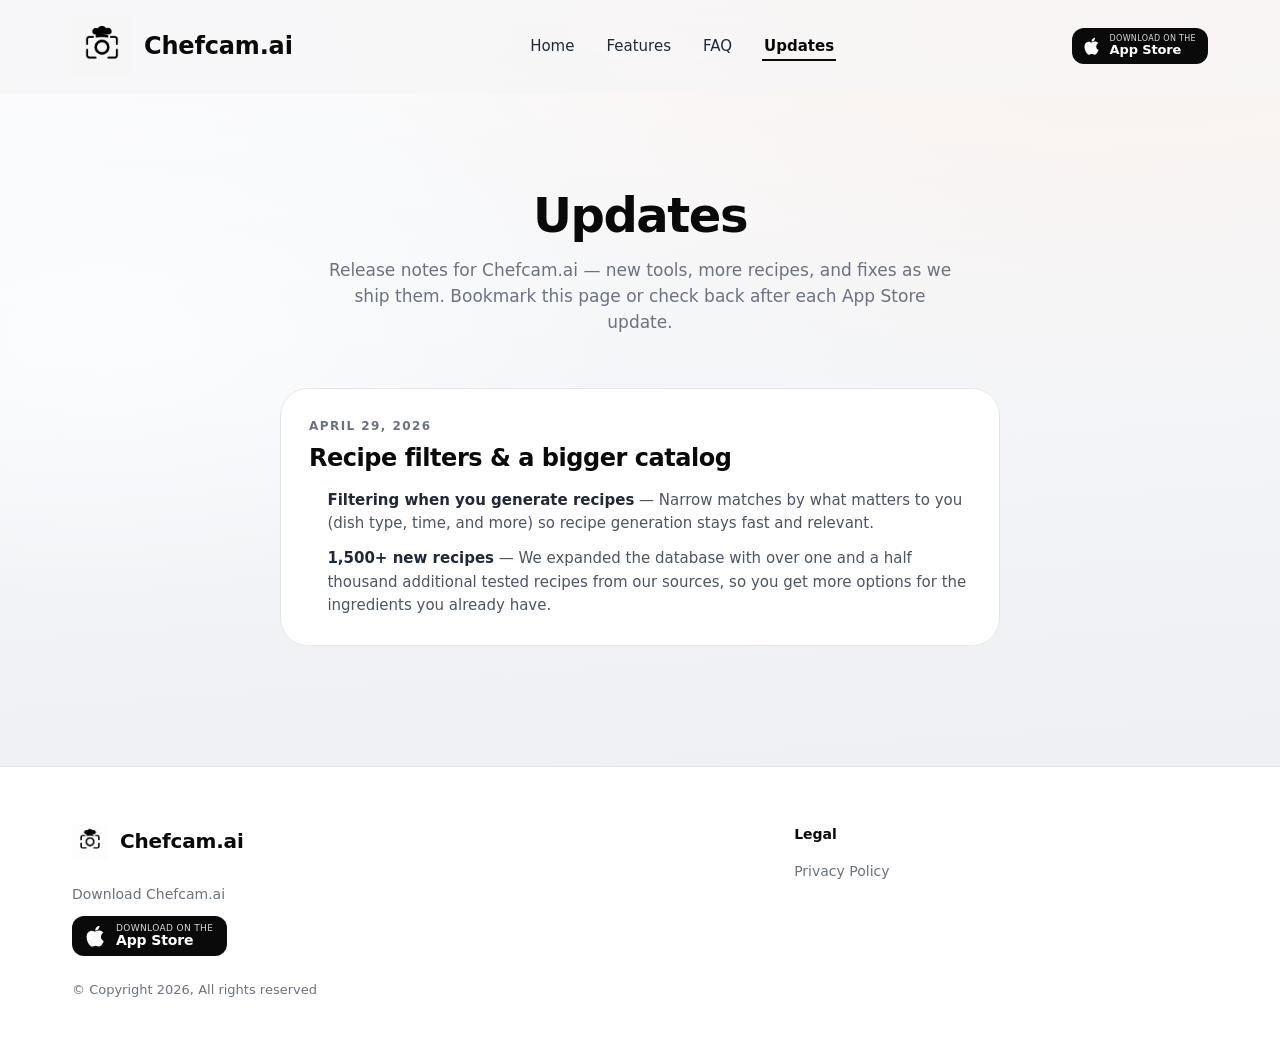
==== updates.html @ d0bb35b9 "Initial commit: Chefcam.ai marketing site Made-with: Cursor" ====
<!doctype html>
<html lang="en">
<head>
  <meta charset="utf-8" />
  <meta name="viewport" content="width=device-width, initial-scale=1" />
  <title>Updates — Chefcam.ai</title>
  <meta name="description" content="Latest Chefcam.ai releases: new features, recipe catalog updates, and improvements as we ship them." />
  <meta name="theme-color" content="#f6f6f7" />

  <link rel="preconnect" href="https://api.fontshare.com" />
  <link rel="preconnect" href="https://cdn.fontshare.com" crossorigin />
  <link href="https://api.fontshare.com/v2/css?f[]=general-sans@300,400,500,600,700&display=swap" rel="stylesheet" />

  <link rel="stylesheet" href="styles.css" />

  <svg width="0" height="0" style="position:absolute" aria-hidden="true">
    <defs>
      <symbol id="i-apple" viewBox="0 0 24 24">
        <path d="M16.36 12.79c-.03-2.91 2.38-4.31 2.49-4.38-1.36-1.99-3.48-2.27-4.23-2.3-1.8-.18-3.51 1.06-4.42 1.06-.92 0-2.32-1.03-3.81-1-1.96.03-3.77 1.14-4.78 2.9-2.04 3.53-.52 8.74 1.46 11.6.97 1.4 2.13 2.97 3.62 2.91 1.45-.06 2-.94 3.76-.94s2.25.94 3.79.91c1.57-.03 2.56-1.42 3.51-2.83 1.11-1.62 1.57-3.19 1.6-3.27-.04-.02-3.06-1.18-3.09-4.66zM13.5 4.5c.79-.96 1.33-2.3 1.18-3.62-1.14.05-2.52.76-3.34 1.72-.73.85-1.38 2.2-1.21 3.5 1.27.1 2.57-.65 3.37-1.6z" fill="currentColor"/>
      </symbol>
      <symbol id="i-menu" viewBox="0 0 24 24">
        <path d="M4 7h16M4 12h16M4 17h16" stroke="currentColor" stroke-width="2" stroke-linecap="round"/>
      </symbol>
      <symbol id="i-close" viewBox="0 0 24 24">
        <path d="M6 6l12 12M18 6L6 18" stroke="currentColor" stroke-width="2" stroke-linecap="round"/>
      </symbol>
    </defs>
  </svg>
</head>

<body>
  <header class="site-header" id="siteHeader">
    <div class="container header__row">
      <a class="brand" href="index.html" aria-label="Chefcam.ai home">
        <img class="brand__mark" src="logo.png" alt="" aria-hidden="true" />
        <span class="brand__name">Chefcam.ai</span>
      </a>

      <nav class="nav" aria-label="Primary">
        <ul class="nav__list">
          <li><a href="index.html">Home</a></li>
          <li><a href="features.html">Features</a></li>
          <li><a href="faq.html">FAQ</a></li>
          <li><a href="updates.html" aria-current="page">Updates</a></li>
        </ul>
      </nav>

      <div class="header__cta">
        <a class="badge badge--sm" href="https://apps.apple.com/us/app/chefcam-ai/id6762315581" target="_blank" rel="noopener" aria-label="Download on the App Store">
          <svg class="badge__icon" aria-hidden="true"><use href="#i-apple"/></svg>
          <span class="badge__copy">
            <span class="badge__small">Download on the</span>
            <span class="badge__big">App Store</span>
          </span>
        </a>
      </div>

      <button class="nav__toggle" type="button" aria-controls="mobileNav" aria-expanded="false" aria-label="Open menu">
        <svg class="nav__toggle-open" aria-hidden="true"><use href="#i-menu"/></svg>
        <svg class="nav__toggle-close" aria-hidden="true"><use href="#i-close"/></svg>
      </button>
    </div>
  </header>

  <div class="nav-drawer-backdrop" id="navDrawerBackdrop" aria-hidden="true"></div>
  <div class="mobile-nav" id="mobileNav" role="dialog" aria-modal="true" aria-label="Site navigation" aria-hidden="true">
    <ul>
      <li><a href="index.html">Home</a></li>
      <li><a href="features.html">Features</a></li>
      <li><a href="faq.html">FAQ</a></li>
      <li><a href="updates.html" aria-current="page">Updates</a></li>
    </ul>
  </div>

  <main id="top" class="updates-page">
    <div class="container">
      <header class="updates-page__head">
        <h1>Updates</h1>
        <p class="updates-page__lede">
          Release notes for Chefcam.ai — new tools, more recipes, and fixes as we ship them. Bookmark this page or check back after each App Store update.
        </p>
      </header>

      <div class="updates-page__feed">
        <article class="updates-page__entry" data-reveal>
          <header class="updates-page__entry-head">
            <time class="updates-page__date" datetime="2026-04-29">April 29, 2026</time>
            <h2>Recipe filters &amp; a bigger catalog</h2>
          </header>
          <ul class="updates-page__changes">
            <li>
              <strong>Filtering when you generate recipes</strong> — Narrow matches by what matters to you (dish type, time, and more) so recipe generation stays fast and relevant.
            </li>
            <li>
              <strong>1,500+ new recipes</strong> — We expanded the database with over one and a half thousand additional tested recipes from our sources, so you get more options for the ingredients you already have.
            </li>
          </ul>
        </article>
      </div>
    </div>
  </main>

  <footer class="footer">
    <div class="container footer__grid">
      <div class="footer__brand">
        <a class="brand" href="index.html" aria-label="Chefcam.ai home">
          <img class="brand__mark" src="logo.png" alt="" aria-hidden="true" />
          <span class="brand__name">Chefcam.ai</span>
        </a>
        <p class="footer__sub">Download Chefcam.ai</p>
        <div class="footer__badges">
          <a class="badge" href="https://apps.apple.com/us/app/chefcam-ai/id6762315581" target="_blank" rel="noopener" aria-label="Download on the App Store">
            <svg class="badge__icon" aria-hidden="true"><use href="#i-apple"/></svg>
            <span class="badge__copy"><span class="badge__small">Download on the</span><span class="badge__big">App Store</span></span>
          </a>
        </div>
        <p class="footer__copy">© Copyright 2026, All rights reserved</p>
      </div>

      <div class="footer__col">
        <h4>Legal</h4>
        <ul>
          <li><a href="https://www.freeprivacypolicy.com/live/72b47992-b70e-4396-b244-e549544ee71f" target="_blank" rel="noopener noreferrer">Privacy Policy</a></li>
        </ul>
      </div>
    </div>
  </footer>

  <script src="script.js" defer></script>
</body>
</html>
---- styles.css ----
/* =====================================================
   Chefcam.ai — Cal AI–inspired landing page
   ===================================================== */

:root {
  --header-bar-h: 92px;
  --bg-top: #f6f6f7;
  --bg-page-fallback: #e9ecf1;
  --bg-warm-1: #fbe4d6;
  --bg-warm-2: #fff3ea;
  --bg-warm-3: #f6f6f7;
  --ink: #0a0a0a;
  --ink-soft: #1f2937;
  --muted: #6b7280;
  --muted-strong: #4b5563;
  --border: #e5e7eb;
  --border-soft: #f1f1f1;
  --star: #f5b301;
  --radius-pill: 9999px;
  --radius-card: 28px;
  --radius-phone: 38px;
  --shadow-phone: 0 30px 60px -20px rgba(0, 0, 0, 0.25), 0 10px 25px -10px rgba(0, 0, 0, 0.15);
  --shadow-card: 0 6px 18px -8px rgba(0, 0, 0, 0.18);
  --ease-out: cubic-bezier(0.22, 1, 0.36, 1);
  --container: 1200px;
}

/* ---- reset ---- */
*, *::before, *::after { box-sizing: border-box; }
* { margin: 0; }
html {
  -webkit-text-size-adjust: 100%;
  scroll-behavior: smooth;
  min-height: 100%;
  background-color: var(--bg-page-fallback);
  background-image:
    radial-gradient(ellipse 115% 90% at 88% -12%, rgba(255, 228, 214, 0.48), transparent 58%),
    radial-gradient(ellipse 75% 48% at 8% 32%, rgba(252, 253, 255, 0.92), transparent 54%),
    linear-gradient(176deg, #fcfcfd 0%, #f3f5f8 42%, #e9ecf1 100%);
}
body {
  font-family: 'General Sans', 'Inter', system-ui, -apple-system, 'Segoe UI', Roboto, sans-serif;
  font-size: 17px;
  line-height: 1.6;
  color: var(--ink-soft);
  min-height: 100%;
  background: transparent;
  -webkit-font-smoothing: antialiased;
  -moz-osx-font-smoothing: grayscale;
  overflow-x: hidden;
}
img, svg { display: block; max-width: 100%; }
img { height: auto; }
a { color: inherit; text-decoration: none; }
button { font: inherit; color: inherit; background: none; border: 0; cursor: pointer; }
ul { list-style: none; padding: 0; }

:focus-visible {
  outline: 2px solid var(--ink);
  outline-offset: 3px;
  border-radius: 4px;
}

.container {
  width: 100%;
  max-width: var(--container);
  margin-inline: auto;
  padding-inline: clamp(16px, 4vw, 32px);
}

/* =====================================================
   Reveal animations
   ===================================================== */
[data-reveal] {
  opacity: 0;
  transform: translateY(24px);
  transition:
    opacity 700ms var(--ease-out),
    transform 700ms var(--ease-out);
  will-change: opacity, transform;
}
[data-reveal].is-visible {
  opacity: 1;
  transform: none;
}

html.no-motion [data-reveal] {
  opacity: 1 !important;
  transform: none !important;
  transition: none !important;
}
html.no-motion .hero__phone { animation: none !important; }

/* =====================================================
   Header
   ===================================================== */
.site-header {
  position: sticky;
  top: 0;
  z-index: 50;
  background: rgba(246, 246, 247, 0.72);
  backdrop-filter: saturate(160%) blur(12px);
  -webkit-backdrop-filter: saturate(160%) blur(12px);
  transition: background 250ms var(--ease-out), border-color 250ms var(--ease-out), box-shadow 250ms var(--ease-out);
  border-bottom: 1px solid transparent;
}
.site-header.scrolled {
  background: rgba(246, 246, 247, 0.92);
  border-bottom-color: var(--border);
  box-shadow: 0 1px 0 rgba(0, 0, 0, 0.02);
}
.header__row {
  display: flex;
  align-items: center;
  justify-content: space-between;
  gap: 24px;
  height: var(--header-bar-h);
}

.brand {
  display: inline-flex;
  align-items: center;
  gap: 12px;
  color: var(--ink);
  font-weight: 700;
  letter-spacing: -0.01em;
  cursor: pointer;
}
.brand__mark {
  width: 60px;
  height: 60px;
  object-fit: contain;
  flex: none;
  mix-blend-mode: multiply;
}
.brand__name { font-size: 24px; }

/* Footer brand keeps the original sizing */
.footer__brand .brand__mark { width: 36px; height: 36px; }
.footer__brand .brand__name { font-size: 20px; }

.nav__list {
  display: flex;
  align-items: center;
  gap: 28px;
}
.nav__list a {
  position: relative;
  color: var(--ink-soft);
  font-weight: 500;
  font-size: 15px;
  padding: 6px 2px;
  cursor: pointer;
  transition: color 200ms var(--ease-out);
}
.nav__list a::after {
  content: "";
  position: absolute;
  left: 0; right: 0; bottom: 0;
  height: 2px;
  background: var(--ink);
  transform: scaleX(0);
  transform-origin: left;
  transition: transform 250ms var(--ease-out);
}
.nav__list a:hover { color: var(--ink); }
.nav__list a:hover::after { transform: scaleX(1); }
.nav__list a[aria-current="page"] {
  color: var(--ink);
  font-weight: 600;
}
.nav__list a[aria-current="page"]::after {
  transform: scaleX(1);
}

.header__cta {
  display: flex;
  align-items: center;
  gap: 8px;
}

.nav__toggle {
  display: none;
  width: 40px; height: 40px;
  align-items: center; justify-content: center;
  border-radius: 10px;
  color: var(--ink);
}
.nav__toggle:hover { background: #f4f4f4; }
.nav__toggle svg { width: 22px; height: 22px; }
.nav__toggle .nav__toggle-close { display: none; }

/* Mobile drawer: sidebar + backdrop (see @media max-width 1024px) */
.nav-drawer-backdrop {
  display: none;
}
.mobile-nav {
  display: none;
}

@media (max-width: 1024px) {
  /*
    Drawer + backdrop sit BELOW the sticky header bar so they aren’t covered by it.
    (Previously header z-index stacked above the panel and clipped the top of the sidebar.)
  */
  .nav-drawer-backdrop {
    display: block;
    position: fixed;
    left: 0;
    right: 0;
    top: var(--header-bar-h);
    bottom: 0;
    z-index: 200;
    background: rgb(0 0 0 / 0.38);
    opacity: 0;
    visibility: hidden;
    transition:
      opacity 0.28s var(--ease-out),
      visibility 0.28s;
    pointer-events: none;
  }
  body.nav-open .nav-drawer-backdrop {
    opacity: 1;
    visibility: visible;
    pointer-events: auto;
  }

  .mobile-nav {
    display: flex;
    flex-direction: column;
    position: fixed;
    top: var(--header-bar-h);
    right: 0;
    bottom: 0;
    left: auto;
    width: min(320px, calc(100vw - 24px));
    max-width: 100vw;
    min-height: calc(100vh - var(--header-bar-h));
    min-height: calc(100dvh - var(--header-bar-h));
    z-index: 210;
    margin: 0;
    padding:
      20px
      max(20px, env(safe-area-inset-right))
      calc(24px + env(safe-area-inset-bottom, 0px))
      max(20px, env(safe-area-inset-left));
    background: #fff;
    border-left: 1px solid var(--border);
    box-shadow: -12px 0 48px rgb(0 0 0 / 0.14);
    transform: translate3d(100%, 0, 0);
    transition: transform 0.32s var(--ease-out);
    overflow-y: auto;
    -webkit-overflow-scrolling: touch;
    overscroll-behavior: contain;
  }
  body.nav-open .mobile-nav {
    transform: translate3d(0, 0, 0);
  }
  body:not(.nav-open) .mobile-nav {
    pointer-events: none;
  }

  .mobile-nav ul {
    display: flex;
    flex-direction: column;
    gap: 4px;
    margin: 0;
    padding: 0;
    list-style: none;
  }
  .mobile-nav a {
    display: block;
    padding: 12px 6px;
    font-weight: 600;
    font-size: 16px;
    color: var(--ink);
    border-bottom: 1px solid var(--border-soft);
    border-radius: 0;
  }
  .mobile-nav a[aria-current="page"] {
    color: var(--ink-soft);
    padding-left: 12px;
    border-left: 3px solid var(--ink);
  }
}

@media (prefers-reduced-motion: reduce) {
  @media (max-width: 1024px) {
    .nav-drawer-backdrop,
    .mobile-nav {
      transition-duration: 0.01ms;
    }
  }
}

/* =====================================================
   Store badges
   ===================================================== */
.badge {
  display: inline-flex;
  align-items: center;
  gap: 8px;
  padding: 8px 14px;
  background: #0a0a0a;
  color: #fff;
  border-radius: 12px;
  cursor: pointer;
  transition: transform 200ms var(--ease-out), box-shadow 200ms var(--ease-out), background 200ms var(--ease-out);
  text-decoration: none;
  white-space: nowrap;
}
.badge:hover {
  transform: translateY(-2px);
  box-shadow: 0 10px 24px -10px rgba(0, 0, 0, 0.4);
  background: #1a1a1a;
}
.badge:active { transform: translateY(0); }
.badge__icon { width: 22px; height: 22px; color: #fff; flex: none; }
.badge__copy { display: flex; flex-direction: column; line-height: 1.05; }
.badge__small { font-size: 9px; font-weight: 500; opacity: 0.85; letter-spacing: 0.04em; text-transform: uppercase; }
.badge__big { font-size: 14px; font-weight: 700; letter-spacing: -0.01em; }

.badge--sm { padding: 7px 12px; }
.badge--sm .badge__icon { width: 18px; height: 18px; }
.badge--sm .badge__big { font-size: 13px; }
.badge--sm .badge__small { font-size: 8px; }

.badge--lg { padding: 12px 20px; border-radius: 14px; }
.badge--lg .badge__icon { width: 28px; height: 28px; }
.badge--lg .badge__small { font-size: 10px; }
.badge--lg .badge__big { font-size: 18px; }

/* =====================================================
   Hero
   ===================================================== */
.hero {
  position: relative;
  padding: clamp(40px, 6vw, 80px) 0 clamp(40px, 6vw, 80px);
}
.hero__grid {
  display: grid;
  grid-template-columns: 1fr 1fr;
  gap: clamp(24px, 4vw, 56px);
  align-items: center;
}

.hero__copy { max-width: 580px; }

.proof-pill {
  display: inline-flex;
  align-items: center;
  gap: 10px;
  padding: 6px 14px 6px 6px;
  border: 1.5px solid var(--ink);
  border-radius: var(--radius-pill);
  background: #fff;
  font-size: 13px;
  font-weight: 600;
  color: var(--ink);
  margin-bottom: 28px;
}
.proof-pill__avatars {
  display: inline-flex;
  align-items: center;
}
.proof-pill__avatars img {
  width: 26px;
  height: 26px;
  border-radius: 50%;
  border: 2px solid #fff;
  box-sizing: border-box;
  object-fit: contain;
  object-position: center;
  padding: 4px;
  background: #fff;
}
.proof-pill__avatars img + img { margin-left: -10px; }
.proof-pill__text { line-height: 1.35; }

.hero__title {
  font-weight: 700;
  font-size: clamp(40px, 6.6vw, 72px);
  line-height: 1.04;
  letter-spacing: -0.035em;
  color: var(--ink);
  margin-bottom: 20px;
}
.hero__title span { font-weight: 700; }

.hero__lede {
  color: var(--muted);
  font-size: 17px;
  max-width: 46ch;
  margin-bottom: 32px;
}

.hero__cta {
  display: flex;
  flex-wrap: wrap;
  gap: 12px;
}

/* ---- Visual side ---- */
.hero__visual {
  display: flex;
  justify-content: center;
  align-items: center;
}
.hero__phone {
  width: 100%;
  max-width: 360px;
  height: auto;
  mix-blend-mode: multiply;
  animation: float 6s ease-in-out infinite;
  will-change: transform;
}

@keyframes float {
  0%, 100% { transform: translateY(0); }
  50%      { transform: translateY(-12px); }
}

/* =====================================================
   Why choose
   ===================================================== */
.why {
  padding: clamp(60px, 9vw, 120px) 0;
}
.why__head {
  text-align: center;
  max-width: 640px;
  margin: 0 auto clamp(40px, 6vw, 64px);
}
.why__head h2 {
  font-size: clamp(32px, 4.6vw, 52px);
  font-weight: 700;
  letter-spacing: -0.03em;
  line-height: 1.1;
  color: var(--ink);
  margin-bottom: 14px;
}
.why__head p {
  color: var(--muted);
  font-size: clamp(15px, 1.6vw, 18px);
}

.why__grid {
  display: grid;
  grid-template-columns: repeat(3, 1fr);
  gap: clamp(16px, 2vw, 24px);
}

.why__card {
  background: #ffffff;
  border: 1px solid var(--border);
  border-radius: var(--radius-card);
  padding: 28px;
  display: flex;
  flex-direction: column;
  gap: 12px;
  transition: transform 250ms var(--ease-out), box-shadow 250ms var(--ease-out), border-color 250ms var(--ease-out);
}
.why__card:hover {
  transform: translateY(-4px);
  box-shadow: 0 24px 40px -24px rgba(0, 0, 0, 0.18);
  border-color: #d4d4d4;
}

.why__card--featured {
  position: relative;
  background: linear-gradient(165deg, var(--bg-warm-2) 0%, #ffffff 52%, #fff8f3 100%);
  border: 1px solid var(--border);
  box-shadow: 0 16px 44px -28px rgba(0, 0, 0, 0.14);
}
.why__card--featured:hover {
  border-color: #d4d4d4;
  box-shadow: 0 28px 48px -28px rgba(0, 0, 0, 0.22);
}
.why__card--featured .why__icon {
  background: linear-gradient(145deg, #fff 0%, var(--bg-warm-2) 100%);
  border-color: rgba(10, 10, 10, 0.12);
  color: var(--ink);
}

.why__badge {
  align-self: flex-start;
  font-size: 11px;
  font-weight: 600;
  letter-spacing: 0.14em;
  text-transform: uppercase;
  color: var(--muted);
  background: none;
  border: 0;
  padding: 0;
  margin-bottom: 4px;
}

.why__icon {
  display: inline-grid;
  place-items: center;
  width: 44px;
  height: 44px;
  border-radius: 14px;
  background: #fff;
  border: 1px solid var(--border);
  color: var(--ink);
  margin-bottom: 4px;
}
.why__icon svg { width: 22px; height: 22px; }

.why__card h3 {
  font-size: 19px;
  font-weight: 700;
  letter-spacing: -0.01em;
  color: var(--ink);
}
.why__card p {
  color: var(--muted-strong);
  font-size: 15px;
  line-height: 1.55;
}

@media (max-width: 900px) {
  .why__grid { grid-template-columns: 1fr; max-width: 520px; margin-inline: auto; }
}

/* =====================================================
   Sources marquee
   ===================================================== */
.sources {
  padding: clamp(40px, 6vw, 72px) 0;
  text-align: center;
}
.sources__eyebrow {
  font-size: 12px;
  font-weight: 600;
  text-transform: uppercase;
  letter-spacing: 0.18em;
  color: var(--muted);
  margin-bottom: 28px;
}

.marquee {
  position: relative;
  overflow: hidden;
  -webkit-mask-image: linear-gradient(90deg, transparent 0, #000 8%, #000 92%, transparent 100%);
  mask-image: linear-gradient(90deg, transparent 0, #000 8%, #000 92%, transparent 100%);
}
.marquee__track {
  display: inline-flex;
  align-items: center;
  gap: clamp(28px, 4vw, 56px);
  width: max-content;
  animation: marquee 40s linear infinite;
  will-change: transform;
}
.marquee:hover .marquee__track { animation-play-state: paused; }

.marquee__brand {
  display: inline-flex;
  align-items: center;
  gap: clamp(10px, 1.6vw, 14px);
  white-space: nowrap;
}
.marquee__logo {
  flex-shrink: 0;
  height: clamp(26px, 3.2vw, 38px);
  width: clamp(26px, 3.2vw, 38px);
  object-fit: contain;
  border-radius: 8px;
  box-shadow: 0 1px 2px rgb(0 0 0 / 0.06);
}

.marquee__item {
  font-size: clamp(20px, 2.4vw, 30px);
  font-weight: 600;
  letter-spacing: -0.015em;
  color: var(--ink);
  white-space: nowrap;
}
.marquee__item--muted { color: var(--muted); font-weight: 500; }
.marquee__sep {
  font-size: 16px;
  color: var(--muted);
  user-select: none;
}

@keyframes marquee {
  from { transform: translateX(0); }
  to   { transform: translateX(-50%); }
}

@media (prefers-reduced-motion: reduce) {
  .marquee__track {
    animation: none;
    flex-wrap: wrap;
    justify-content: center;
    width: 100%;
  }
}

/* =====================================================
   How it works
   ===================================================== */
.how {
  padding: clamp(60px, 9vw, 120px) 0;
}
.how__head {
  text-align: center;
  max-width: 720px;
  margin: 0 auto clamp(48px, 7vw, 88px);
}
.how__head h2 {
  font-size: clamp(32px, 4.6vw, 52px);
  font-weight: 700;
  letter-spacing: -0.03em;
  line-height: 1.1;
  color: var(--ink);
  margin-bottom: 14px;
}
.how__head p {
  color: var(--muted);
  font-size: clamp(15px, 1.6vw, 18px);
}

.how__carousel {
  display: flex;
  flex-direction: column;
  align-items: center;
  gap: clamp(20px, 3vw, 28px);
}

/* Horizontal scroll-snap strip */
.how__steps {
  display: flex;
  flex-direction: row;
  flex-wrap: nowrap;
  gap: 0;
  width: 100%;
  overflow-x: auto;
  overflow-y: hidden;
  scroll-snap-type: x mandatory;
  scroll-behavior: smooth;
  scroll-padding-inline: 0;
  -webkit-overflow-scrolling: touch;
  overscroll-behavior-x: contain;
  scrollbar-width: none;
  -ms-overflow-style: none;
  outline: none;
}
.how__steps::-webkit-scrollbar {
  display: none;
}
.how__steps:focus-visible {
  outline: 2px solid var(--ink);
  outline-offset: 4px;
  border-radius: 12px;
}

.how__step {
  flex: 0 0 100%;
  min-width: 0;
  scroll-snap-align: start;
  scroll-snap-stop: always;
  display: grid;
  grid-template-columns: 1fr 1fr;
  align-items: center;
  gap: clamp(32px, 6vw, 96px);
}
.how__step--reverse .how__visual { order: 2; }

.how__carousel-footer {
  display: flex;
  flex-direction: column;
  align-items: center;
  width: 100%;
}

.how__dots {
  display: flex;
  align-items: center;
  justify-content: center;
  gap: 10px;
}

.how__dot {
  width: 10px;
  height: 10px;
  padding: 0;
  border-radius: 50%;
  background: var(--border);
  transition: transform 0.2s var(--ease-out), background 0.2s var(--ease-out);
}
.how__dot:hover {
  background: var(--muted);
}
.how__dot.is-active {
  background: var(--ink);
  transform: scale(1.15);
}

@media (prefers-reduced-motion: reduce) {
  .how__steps {
    scroll-behavior: auto;
    scroll-snap-type: x proximity;
  }
  .how__dot {
    transition: none;
  }
}

.how__visual {
  display: flex;
  justify-content: center;
}
.how__visual img {
  width: 100%;
  max-width: 300px;
  height: auto;
  mix-blend-mode: multiply;
}
.how__visual-img--xl {
  max-width: 430px !important;
}

.how__copy {
  max-width: 480px;
}
.how__step--reverse .how__copy { justify-self: end; }

.how__num {
  display: block;
  font-size: clamp(72px, 9vw, 120px);
  font-weight: 700;
  line-height: 0.9;
  letter-spacing: -0.05em;
  color: rgba(10, 10, 10, 0.07);
  margin-bottom: 12px;
}
.how__copy h3 {
  font-size: clamp(24px, 2.6vw, 34px);
  font-weight: 700;
  letter-spacing: -0.02em;
  line-height: 1.15;
  color: var(--ink);
  margin-bottom: 14px;
}
.how__copy p {
  color: var(--muted-strong);
  font-size: clamp(15px, 1.4vw, 17px);
  line-height: 1.6;
}

@media (max-width: 900px) {
  .how__step,
  .how__step--reverse {
    grid-template-columns: 1fr;
    gap: 24px;
    text-align: center;
  }
  .how__step--reverse .how__visual { order: 0; }
  .how__step--reverse .how__copy { justify-self: center; }
  .how__copy { max-width: 520px; margin-inline: auto; }
  .how__visual img { max-width: 240px; }
  .how__visual-img--xl { max-width: 310px !important; }
}

/* =====================================================
   App Store CTA (honest — no fabricated ratings)
   ===================================================== */
.store-cta {
  background:
    radial-gradient(120% 90% at 50% 100%, var(--bg-warm-1) 0%, var(--bg-warm-2) 45%, var(--bg-warm-3) 90%);
  padding: clamp(80px, 12vw, 140px) 0;
  text-align: center;
}
.store-cta__inner {
  display: flex;
  flex-direction: column;
  align-items: center;
  gap: clamp(16px, 2.5vw, 22px);
  max-width: 640px;
  margin-inline: auto;
}
.store-cta__inner h2 {
  font-size: clamp(32px, 5vw, 48px);
  font-weight: 700;
  letter-spacing: -0.03em;
  color: var(--ink);
  line-height: 1.12;
}
.store-cta__lede {
  font-size: clamp(16px, 1.8vw, 18px);
  line-height: 1.55;
  color: var(--muted-strong);
  max-width: 46ch;
}
.store-cta__note {
  font-size: 14px;
  line-height: 1.5;
  color: var(--muted);
  max-width: 42ch;
}

/* =====================================================
   Footer
   ===================================================== */
.footer {
  background: #fff;
  border-top: 1px solid var(--border);
  padding: 56px 0 40px;
}
.footer__grid {
  display: grid;
  grid-template-columns: 1.6fr 1fr;
  gap: clamp(24px, 5vw, 60px);
  align-items: start;
}
.footer__sub { color: var(--muted); margin: 16px 0 10px; font-size: 14px; }
.footer__badges { display: flex; flex-wrap: wrap; gap: 10px; }
.footer__copy { color: var(--muted); font-size: 13px; margin-top: 24px; }

.footer__col h4 {
  font-size: 14px;
  color: var(--ink);
  font-weight: 700;
  margin-bottom: 12px;
}
.footer__col ul { display: flex; flex-direction: column; gap: 8px; }
.footer__col a {
  color: var(--muted);
  font-size: 14px;
  transition: color 200ms var(--ease-out);
}
.footer__col a:hover { color: var(--ink); }

/* =====================================================
   Features page
   ===================================================== */
.features-page {
  padding: clamp(48px, 8vw, 96px) 0 clamp(72px, 10vw, 120px);
}
.features-page__head {
  text-align: center;
  max-width: 720px;
  margin: 0 auto clamp(40px, 6vw, 56px);
}
.features-page__head h1 {
  font-size: clamp(36px, 5vw, 52px);
  font-weight: 700;
  letter-spacing: -0.03em;
  line-height: 1.1;
  color: var(--ink);
  margin-bottom: 14px;
}
.features-page__lede {
  color: var(--muted);
  font-size: clamp(16px, 1.7vw, 18px);
  line-height: 1.55;
}
.features-page__grid {
  display: grid;
  grid-template-columns: 1fr;
  gap: clamp(16px, 2vw, 24px);
  max-width: 920px;
  margin-inline: auto;
}
@media (min-width: 768px) {
  .features-page__grid {
    grid-template-columns: repeat(2, 1fr);
  }
}
.features-page .why__card h2 {
  font-size: 19px;
  font-weight: 700;
  letter-spacing: -0.01em;
  color: var(--ink);
}
.features-page .why__card p {
  color: var(--muted-strong);
  font-size: 15px;
  line-height: 1.55;
}

/* =====================================================
   Updates page (release notes)
   ===================================================== */
.updates-page {
  padding: clamp(48px, 8vw, 96px) 0 clamp(72px, 10vw, 120px);
}
.updates-page__head {
  text-align: center;
  max-width: 640px;
  margin: 0 auto clamp(36px, 5vw, 52px);
}
.updates-page__head h1 {
  font-size: clamp(32px, 4.6vw, 48px);
  font-weight: 700;
  letter-spacing: -0.03em;
  line-height: 1.12;
  color: var(--ink);
  margin-bottom: 14px;
}
.updates-page__lede {
  color: var(--muted);
  font-size: clamp(15px, 1.6vw, 17px);
  line-height: 1.55;
}
.updates-page__feed {
  max-width: 720px;
  margin: 0 auto;
  display: flex;
  flex-direction: column;
  gap: clamp(20px, 3vw, 28px);
}
.updates-page__entry {
  background: #fff;
  border: 1px solid var(--border);
  border-radius: var(--radius-card);
  padding: clamp(22px, 3vw, 28px);
  transition: border-color 200ms var(--ease-out), box-shadow 200ms var(--ease-out);
}
.updates-page__entry:hover {
  border-color: #d4d4d4;
  box-shadow: 0 14px 36px -22px rgba(0, 0, 0, 0.12);
}
.updates-page__entry-head {
  margin-bottom: 16px;
}
.updates-page__date {
  display: block;
  font-size: 12px;
  font-weight: 600;
  letter-spacing: 0.12em;
  text-transform: uppercase;
  color: var(--muted);
  margin-bottom: 8px;
}
.updates-page__entry-head h2 {
  font-size: clamp(20px, 2.2vw, 24px);
  font-weight: 700;
  letter-spacing: -0.02em;
  color: var(--ink);
  line-height: 1.2;
}
.updates-page__changes {
  margin: 0;
  padding-left: 1.15rem;
  display: flex;
  flex-direction: column;
  gap: 12px;
  color: var(--muted-strong);
  font-size: 15px;
  line-height: 1.55;
}
.updates-page__changes strong {
  color: var(--ink-soft);
  font-weight: 600;
}

/* =====================================================
   FAQ page
   ===================================================== */
.faq-page {
  padding: clamp(48px, 8vw, 96px) 0 clamp(72px, 10vw, 120px);
}
.faq__head {
  text-align: center;
  max-width: 640px;
  margin: 0 auto clamp(36px, 5vw, 52px);
}
.faq__head h1 {
  font-size: clamp(32px, 4.6vw, 48px);
  font-weight: 700;
  letter-spacing: -0.03em;
  line-height: 1.12;
  color: var(--ink);
  margin-bottom: 14px;
}
.faq__lede {
  color: var(--muted);
  font-size: clamp(15px, 1.6vw, 17px);
  line-height: 1.55;
}
.faq__list {
  max-width: 720px;
  margin: 0 auto;
  display: flex;
  flex-direction: column;
  gap: 12px;
}
.faq__item {
  border: 1px solid var(--border);
  border-radius: var(--radius-card);
  background: #fff;
  transition: border-color 200ms var(--ease-out), box-shadow 200ms var(--ease-out);
}
.faq__item:hover {
  border-color: #d4d4d4;
}
.faq__item[open] {
  box-shadow: 0 10px 28px -18px rgba(0, 0, 0, 0.12);
}
.faq__item summary {
  padding: 18px 22px;
  font-size: 17px;
  font-weight: 600;
  letter-spacing: -0.015em;
  color: var(--ink);
  cursor: pointer;
  list-style: none;
  display: flex;
  justify-content: space-between;
  align-items: center;
  gap: 16px;
}
.faq__item summary::-webkit-details-marker { display: none; }
.faq__item summary::after {
  content: "";
  flex: none;
  width: 9px;
  height: 9px;
  border-right: 2px solid var(--ink-soft);
  border-bottom: 2px solid var(--ink-soft);
  transform: rotate(45deg) translateY(-2px);
  transition: transform 0.25s var(--ease-out);
}
.faq__item[open] summary::after {
  transform: rotate(225deg) translateY(2px);
}
.faq__answer {
  padding: 0 22px 18px;
  border-top: 1px solid var(--border-soft);
}
.faq__answer p {
  padding-top: 14px;
  color: var(--muted-strong);
  font-size: 15px;
  line-height: 1.6;
}

/* =====================================================
   Responsive
   ===================================================== */
@media (max-width: 1024px) {
  .nav { display: none; }
  .header__cta { display: none; }
  .nav__toggle { display: inline-grid; }

  .hero__grid {
    grid-template-columns: 1fr;
    gap: 56px;
  }
  .hero__copy { max-width: 640px; }
  .hero__visual { max-width: 360px; margin-inline: auto; }

  .footer__grid {
    grid-template-columns: 1fr;
  }
}

@media (max-width: 768px) {
  body { font-size: 16px; }
  .hero__phone { max-width: 260px; }
}

@media (max-width: 540px) {
  .badge__small { font-size: 8px; }
  .badge__big { font-size: 13px; }
  .badge--lg .badge__big { font-size: 16px; }
}

/* Mobile nav open state */
.nav-open .nav__toggle .nav__toggle-open { display: none; }
.nav-open .nav__toggle .nav__toggle-close { display: block; }

/* =====================================================
   Reduced motion
   ===================================================== */
@media (prefers-reduced-motion: reduce) {
  *, *::before, *::after {
    animation-duration: 0.01ms !important;
    animation-iteration-count: 1 !important;
    transition-duration: 0.01ms !important;
    scroll-behavior: auto !important;
  }
  [data-reveal] { opacity: 1 !important; transform: none !important; }
}
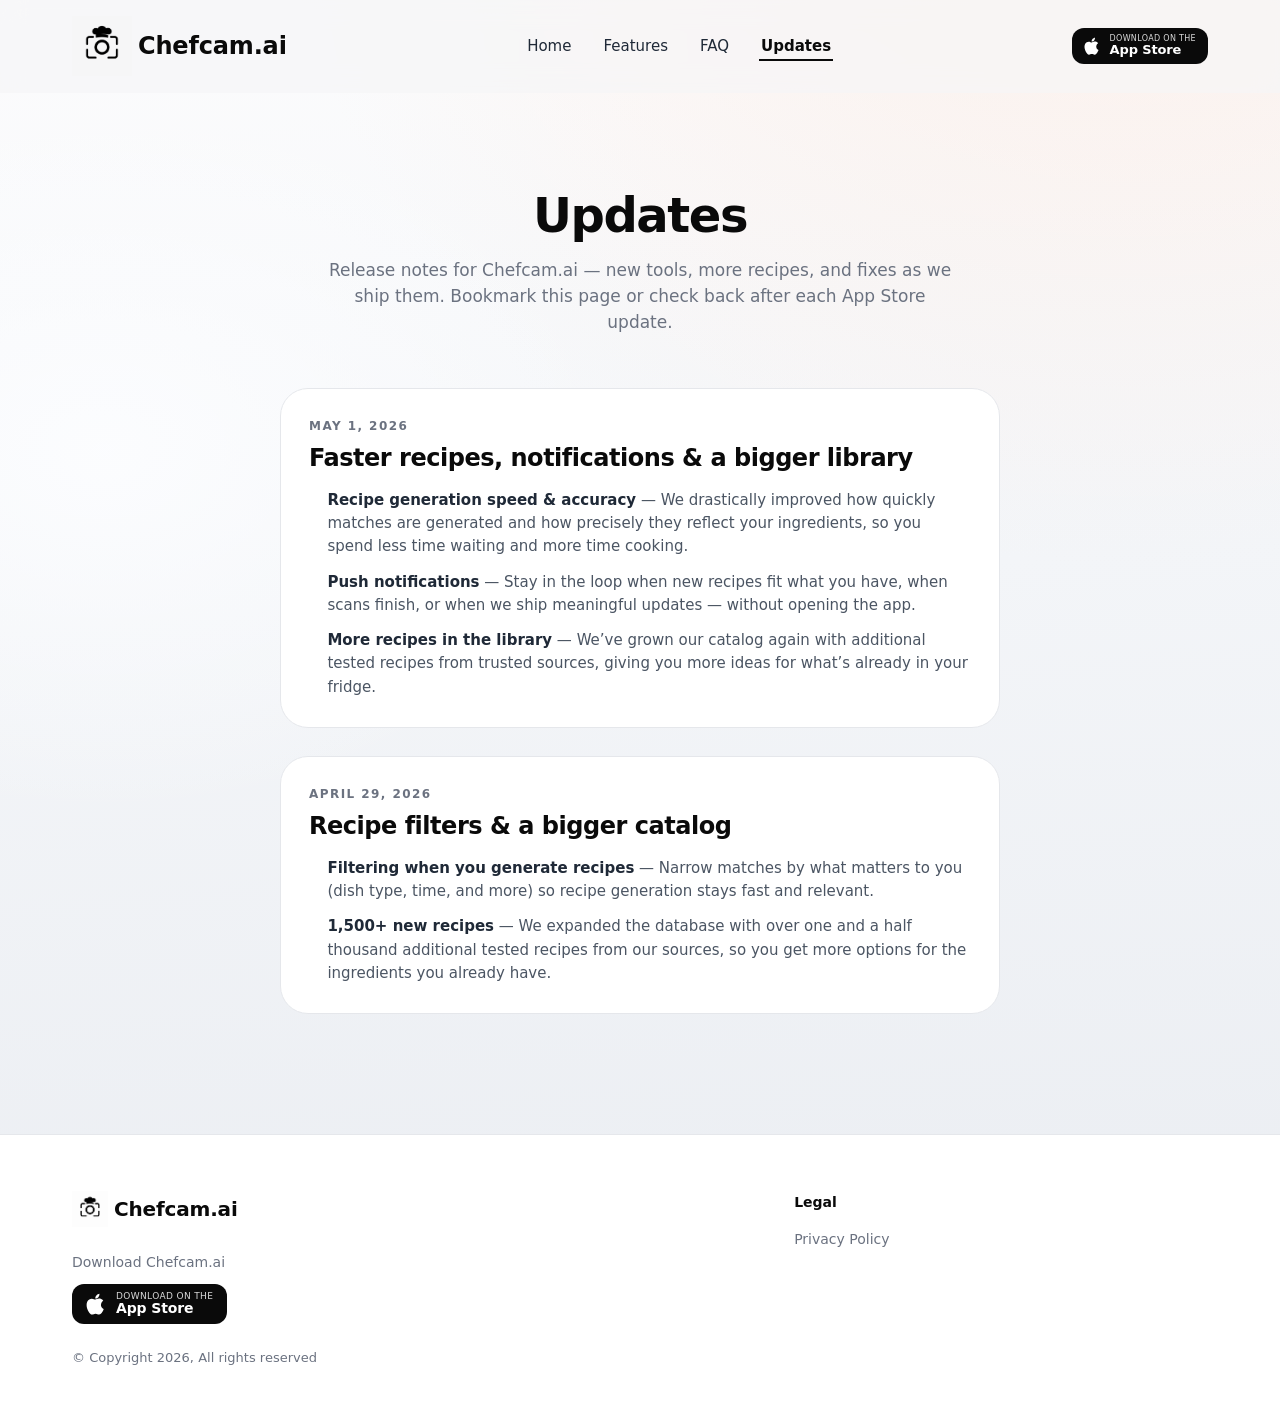
==== commit 702640ee: "Add May 1, 2026 release notes on Updates page Co-authored-by: Cursor <cursoragent@cursor.com>" ====
--- a/updates.html
+++ b/updates.html
@@ -84,6 +84,23 @@
       <div class="updates-page__feed">
         <article class="updates-page__entry" data-reveal>
           <header class="updates-page__entry-head">
+            <time class="updates-page__date" datetime="2026-05-01">May 1, 2026</time>
+            <h2>Faster recipes, notifications &amp; a bigger library</h2>
+          </header>
+          <ul class="updates-page__changes">
+            <li>
+              <strong>Recipe generation speed &amp; accuracy</strong> — We drastically improved how quickly matches are generated and how precisely they reflect your ingredients, so you spend less time waiting and more time cooking.
+            </li>
+            <li>
+              <strong>Push notifications</strong> — Stay in the loop when new recipes fit what you have, when scans finish, or when we ship meaningful updates — without opening the app.
+            </li>
+            <li>
+              <strong>More recipes in the library</strong> — We’ve grown our catalog again with additional tested recipes from trusted sources, giving you more ideas for what’s already in your fridge.
+            </li>
+          </ul>
+        </article>
+        <article class="updates-page__entry" data-reveal>
+          <header class="updates-page__entry-head">
             <time class="updates-page__date" datetime="2026-04-29">April 29, 2026</time>
             <h2>Recipe filters &amp; a bigger catalog</h2>
           </header>
--- a/styles.css
+++ b/styles.css
@@ -89,7 +89,7 @@
   transform: none !important;
   transition: none !important;
 }
-html.no-motion .hero__phone { animation: none !important; }
+html.no-motion .hero__phone-wrap { animation: none !important; }
 
 /* =====================================================
    Header
@@ -120,7 +120,7 @@
 .brand {
   display: inline-flex;
   align-items: center;
-  gap: 12px;
+  gap: 6px;
   color: var(--ink);
   font-weight: 700;
   letter-spacing: -0.01em;
@@ -406,18 +406,26 @@
   justify-content: center;
   align-items: center;
 }
+/* Wrapper skips data-reveal (opacity/transform). Float uses margin, not transform. */
+.hero__phone-wrap {
+  width: 100%;
+  max-width: 360px;
+  animation: hero-phone-float 6s ease-in-out infinite;
+}
 .hero__phone {
   width: 100%;
-  max-width: 360px;
   height: auto;
-  mix-blend-mode: multiply;
-  animation: float 6s ease-in-out infinite;
-  will-change: transform;
+  display: block;
 }
 
 @keyframes float {
   0%, 100% { transform: translateY(0); }
   50%      { transform: translateY(-12px); }
+}
+
+@keyframes hero-phone-float {
+  0%, 100% { margin-top: 0; }
+  50%      { margin-top: -12px; }
 }
 
 /* =====================================================
@@ -717,7 +725,6 @@
   width: 100%;
   max-width: 300px;
   height: auto;
-  mix-blend-mode: multiply;
 }
 .how__visual-img--xl {
   max-width: 430px !important;
@@ -758,8 +765,14 @@
     gap: 24px;
     text-align: center;
   }
-  .how__step--reverse .how__visual { order: 0; }
-  .how__step--reverse .how__copy { justify-self: center; }
+  /* Step number + copy above phone on narrow viewports */
+  .how__step .how__copy {
+    order: 1;
+    justify-self: center;
+  }
+  .how__step .how__visual {
+    order: 2;
+  }
   .how__copy { max-width: 520px; margin-inline: auto; }
   .how__visual img { max-width: 240px; }
   .how__visual-img--xl { max-width: 310px !important; }
@@ -1061,7 +1074,7 @@
 
 @media (max-width: 768px) {
   body { font-size: 16px; }
-  .hero__phone { max-width: 260px; }
+  .hero__phone-wrap { max-width: 260px; }
 }
 
 @media (max-width: 540px) {
